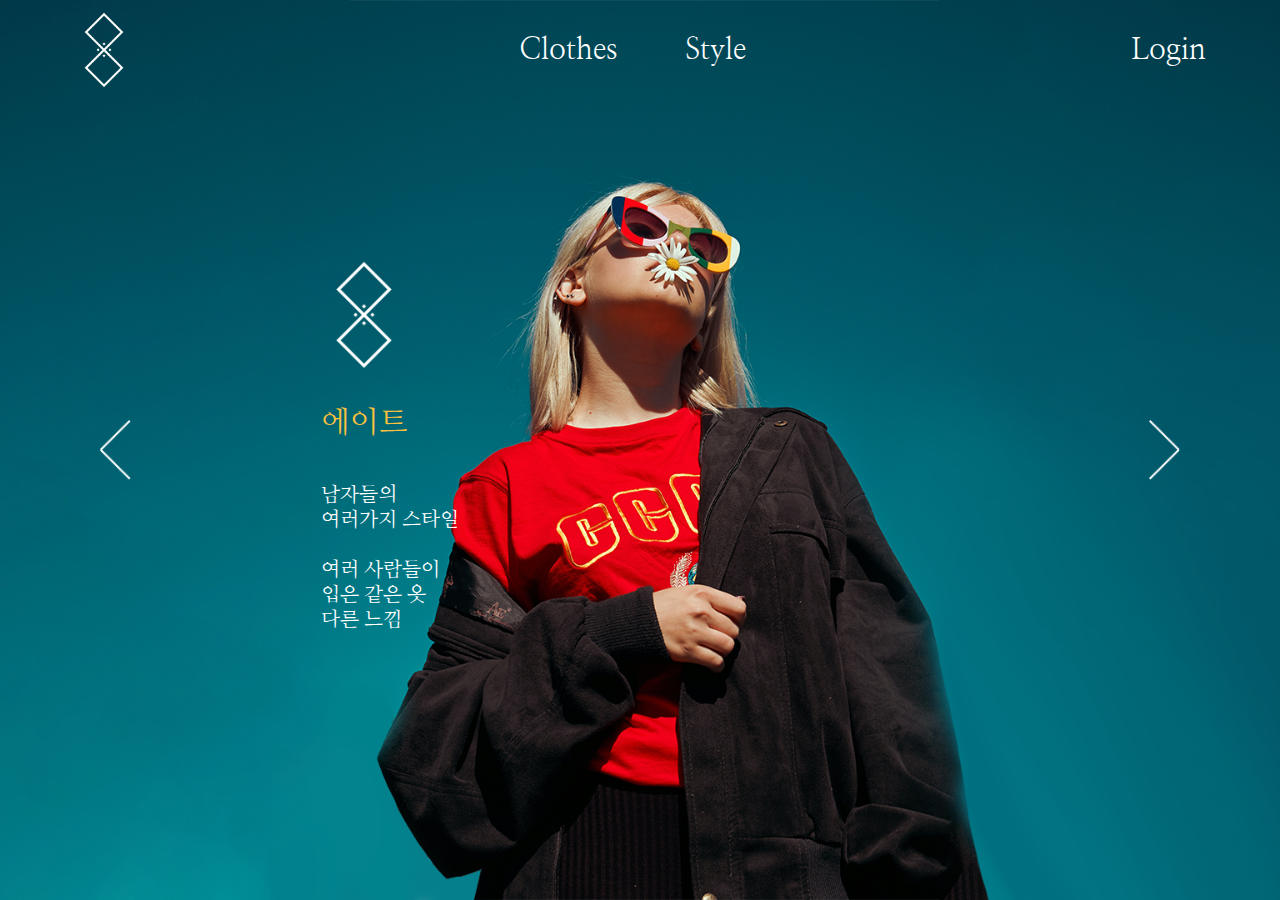
==== index.html @ 0d1b5f24 "login" ====
<!DOCTYPE html>
<html lang="en">
<head>
    <meta charset="UTF-8">
    <meta http-equiv="X-UA-Compatible" content="IE=edge">
    <meta name="viewport" content="width=device-width, initial-scale=1.0">
    <title>에이트</title>
    <link rel="stylesheet" href="index.css">
</head>
<body>
    
    
   <div class = "container">
    <div class="header">
        <div class="logo"></div>
        <div class="nav">
            <ul class = "center">
                <li><a href="clothes.html">Clothes</a></li>
                <li><a href="style.html">Style</a></li>
             </div>
             </ul>
             <div class="right">
             <ul>
                <li><a href="login.html"id ="login">Login</a></li>
         </ul>
     </div>
       
           
       </div>
      <div id = "slideshow">
       <div class="hero">
           <div class="logo2"></div>
           <div class= "eight">에이트</div>
           <span class="text1">
            남자들의<br>
          여러가지 스타일
          <br><br>
          여러 사람들이 <br>
          입은 같은 옷<br>
          다른 느낌
            
          </span>
           
       </div>
       

       <div class="prev"></div>
       <div class="next"></div>
       </div>
   </div>
</body>
</html>
---- index.css ----
@import 
url('https://fonts.googleapis.com/css?family=Nanum+Myeongjo&display=swap');

/* font-family: 'Nanum Myeongjo', serif; */

*{
    margin: 0;
    padding: 0;
    box-sizing: border-box;
}

/* .container{
    width: 100%;
    height: 100vh;
    background: url(image/모델2-1.png);
    background-size: cover;
    background-position: center;
    
} */

.header{
    width:90%;
    height: 100px;
    margin: 0 auto;
    display: flex;
    justify-content: space-between;
    align-items: center;
}
.logo{
    width: 80px;
    height: 80px;
    background: url(image/logo2-1h.png);
    background-position: center;
    background-size: cover;
}
.nav ul li{
    display: inline-block;
    margin: 0 31.5px;
}
.nav ul li a{
    font-family: 'Nanum Myeongjo', serif;
    text-decoration:none;
    color:white;
    font-size : 30px;
    font-weight: lighter;
}
 .nav ul li a:hover{
    color: #9E86DE;
}
 .right ul li{
    display: inline-block;
    margin: 0 10px;
}
 .right ul li a{
    font-family: 'Nanum Myeongjo', serif;
    text-decoration:none;
    color:white;
    font-size : 30px;
    font-weight: 100;
}
.right ul li a:hover{
    color:#9E86DE;
}
.hero{
    position: absolute;
   left:50%;
   top:50%;
   transform: translate(-50%,-50%);
   color:white;
   text-align: left;
   font-family: 'Nanum Myeongjo', serif;
   font-weight: lighter;
   width: 100%;
    height: 100vh;
    background: url(image/model1.png);
    background-size: cover;
    background-position: center;
    z-index: -7;
   
    
   
    
 
} 
.hero .logo2{
    position: absolute;
    left:30%;
    top:35%;
    transform: translate(-50%,-50%);
    width: 114px;
    height: 114px;
    background: url(image/logo2-1h.png);
    background-position: -20px;
    background-size: cover;
    margin-bottom: 30px;
    margin-right: 50px;
   
}
.hero .eight{
    position: absolute;
    left:28.5%;
    top:47%;
    transform: translate(-50%,-50%);
    font-size:30px;
    color:#FDC13D;
    margin-bottom: 30px;
    
}
.hero .text1{
    position: absolute;
    left:30.5%;
    top:62%;
    transform: translate(-50%,-50%);
    font-size: 20px;
}
.prev{
position:absolute;
 z-index:10;
 top:50%;
 transform:translateY(-50%);
 padding:50px;
 cursor:pointer;
left:100px;
background: url('image/hwa.png') center center / 100% no-repeat;
width: 31px;
height: 62px;
padding: 30px 0;

}

.next{
    position:absolute;
     z-index:10;
     top:50%;
     transform:translateY(-50%);
     padding:50px;
     cursor:pointer;
    right:100px;
    background: url('image/hwa_r.png') center center / 100% no-repeat;
    width: 31px;
    height: 62px;
    padding: 30px 0;
}
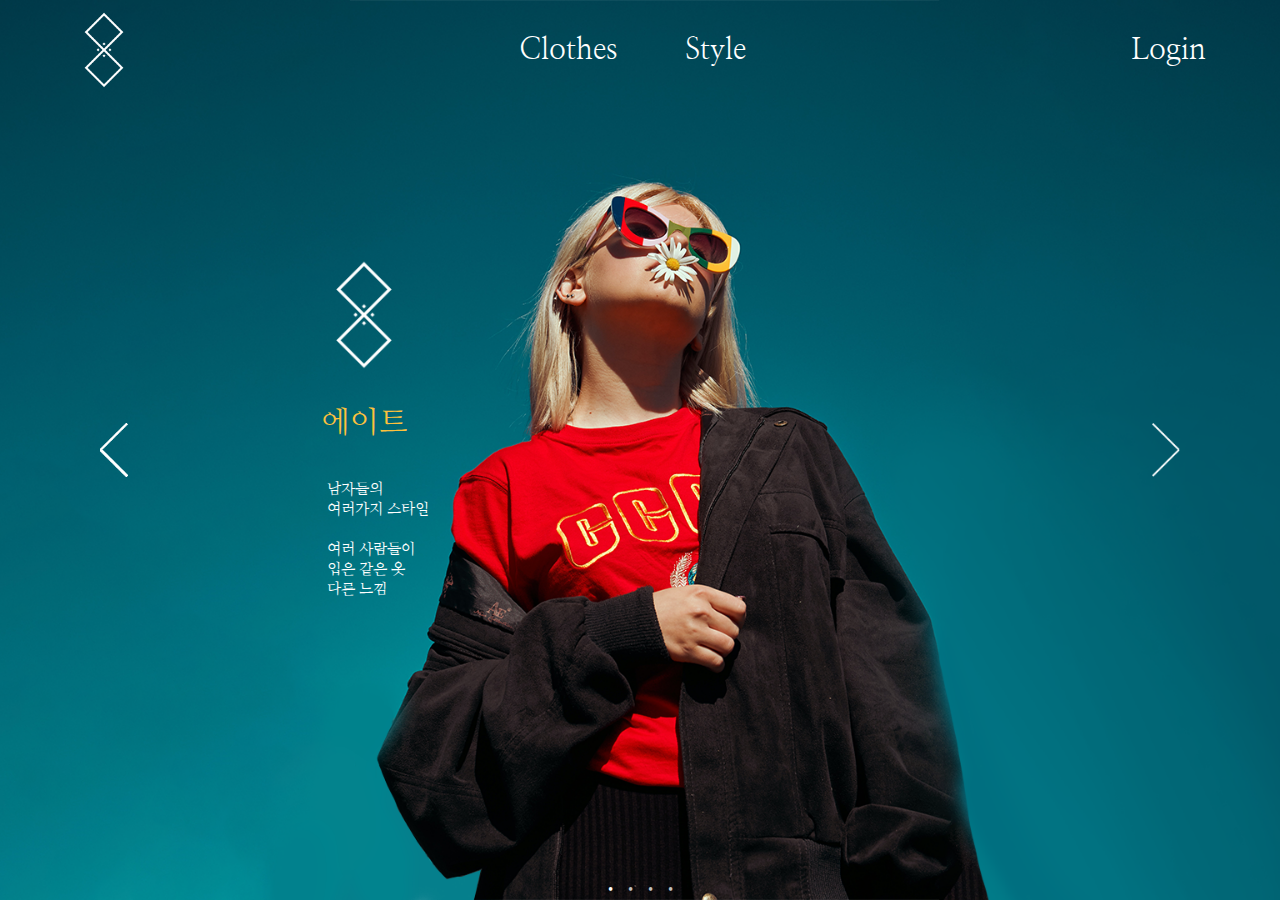
==== commit fdb24268: "01" ====
--- a/index.html
+++ b/index.html
@@ -8,45 +8,77 @@
     <link rel="stylesheet" href="index.css">
 </head>
 <body>
+    <div class = "container">
+        <div class="header">
+            <div class="logo"></div>
+            <div class="nav">
+                <ul class = "center">
+                    <li><a href="clothes.html">Clothes</a></li>
+                    <li><a href="style.html">Style</a></li>
+                 </div>
+                 </ul>
+                 <div class="right">
+                 <ul>
+                    <li><a href="login.html"id ="login">Login</a></li>
+             </ul>
+         </div>
+           
+               
+           </div>
+
+    <div class="slide slide_wrap">
+        <div class="slide_item">
+            <div class="hero">
+                <div class="logo2"></div>
+                <div class= "eight">에이트</div>
+                <span class="text1">
+                 남자들의<br>
+               여러가지 스타일
+               <br><br>
+               여러 사람들이 <br>
+               입은 같은 옷<br>
+               다른 느낌
+                 
+               </span>
+                </div>
+        </div>
+        <div class="slide_item">
+            <div class="hero2">
+               
+                <div class= "clothes">Clothes</div>
+                <div class= "combination">combination</div>
+                <span class="text2">
+                 여러 사람들이 입은<br>
+               같은 옷, 다른느낌
+               </span>
+               <div class = "viewmore"onclick="location.href='clothes.html';">view more</div>
+               <div class = "box"onclick="location.href='clothes.html';"></div>
+               <div class = "hwas"onclick="location.href='clothes.html';"></div>
+                </div>
+        </div>
+        <div class="slide_item">
+            <div class="hero3">
+               
+                <div class= "style">Style</div>
+                <div class= "introduce">5 type</div>
+                <span class="text3">
+                남자들의 스타일<br>
+               소개 및 쇼핑몰 추천
+               </span>
+               <div class = view>
+               <div class = "viewmore2"onclick="location.href='style.html';">view more</div>
+               <div class = "box2"onclick="location.href='style.html';"></div>
+               <div class = "hwas2"onclick="location.href='style.html';"></div>
+            </div>
+                </div>
+        </div>
+        <div class="slide_item"></div>
+        <div class="slide_prev_button slide_button"></div>
+        <div class="slide_next_button slide_button"></div>
+        <ul class="slide_pagination"></ul>
+      </div>
     
-    
-   <div class = "container">
-    <div class="header">
-        <div class="logo"></div>
-        <div class="nav">
-            <ul class = "center">
-                <li><a href="clothes.html">Clothes</a></li>
-                <li><a href="style.html">Style</a></li>
-             </div>
-             </ul>
-             <div class="right">
-             <ul>
-                <li><a href="login.html"id ="login">Login</a></li>
-         </ul>
-     </div>
-       
-           
-       </div>
-      <div id = "slideshow">
-       <div class="hero">
-           <div class="logo2"></div>
-           <div class= "eight">에이트</div>
-           <span class="text1">
-            남자들의<br>
-          여러가지 스타일
-          <br><br>
-          여러 사람들이 <br>
-          입은 같은 옷<br>
-          다른 느낌
-            
-          </span>
-           
-       </div>
-       
-
-       <div class="prev"></div>
-       <div class="next"></div>
-       </div>
-   </div>
+  </div>    
+   <script src="index.js"></script>
 </body>
 </html>--- a/index.css
+++ b/index.css
@@ -2,6 +2,7 @@
 url('https://fonts.googleapis.com/css?family=Nanum+Myeongjo&display=swap');
 
 /* font-family: 'Nanum Myeongjo', serif; */
+
 
 *{
     margin: 0;
@@ -9,112 +10,70 @@
     box-sizing: border-box;
 }
 
-/* .container{
+
+.slide {
+    /* layout */
+    display: flex;
+   
+    /* 컨테이너의 내용물이 컨테이너 크기(width, height)를 넘어설 때 보이지 않도록 하기 위해 hidden을 준다. */
+    overflow: hidden;
+  
+    /* position */
+    /* slide_button의 position absolute가 컨테이너 안쪽에서 top, left, right offset이 적용될 수 있도록 relative를 준다. (기본값이 static인데, static인 경우 그 상위 컨테이너로 나가면서 현재 코드에선 html을 기준으로 offset을 적용시키기 때문) */
+    position: relative;
+
+    position: absolute;
+    left:50%;
+    top:50%;
+    transform: translate(-50%,-50%);
+    color:white;
+    text-align: left;
+    font-family: 'Nanum Myeongjo', serif;
+    font-weight: lighter;
     width: 100%;
-    height: 100vh;
-    background: url(image/모델2-1.png);
-    background-size: cover;
-    background-position: center;
-    
-} */
-
-.header{
-    width:90%;
-    height: 100px;
-    margin: 0 auto;
-    display: flex;
-    justify-content: space-between;
+     height: 100vh;
+     z-index: -7;
+   
+  }
+  .slide_item {
+    /* layout */
+    display: flex;
     align-items: center;
-}
-.logo{
-    width: 80px;
-    height: 80px;
-    background: url(image/logo2-1h.png);
-    background-position: center;
-    background-size: cover;
-}
-.nav ul li{
-    display: inline-block;
-    margin: 0 31.5px;
-}
-.nav ul li a{
-    font-family: 'Nanum Myeongjo', serif;
-    text-decoration:none;
-    color:white;
-    font-size : 30px;
-    font-weight: lighter;
-}
- .nav ul li a:hover{
-    color: #9E86DE;
-}
- .right ul li{
-    display: inline-block;
-    margin: 0 10px;
-}
- .right ul li a{
-    font-family: 'Nanum Myeongjo', serif;
-    text-decoration:none;
-    color:white;
-    font-size : 30px;
-    font-weight: 100;
-}
-.right ul li a:hover{
-    color:#9E86DE;
-}
-.hero{
-    position: absolute;
-   left:50%;
-   top:50%;
-   transform: translate(-50%,-50%);
-   color:white;
-   text-align: left;
-   font-family: 'Nanum Myeongjo', serif;
-   font-weight: lighter;
-   width: 100%;
-    height: 100vh;
-    background: url(image/model1.png);
-    background-size: cover;
-    background-position: center;
-    z-index: -7;
-   
-    
-   
-    
- 
-} 
-.hero .logo2{
-    position: absolute;
-    left:30%;
-    top:35%;
-    transform: translate(-50%,-50%);
-    width: 114px;
-    height: 114px;
-    background: url(image/logo2-1h.png);
-    background-position: -20px;
-    background-size: cover;
-    margin-bottom: 30px;
-    margin-right: 50px;
-   
-}
-.hero .eight{
-    position: absolute;
-    left:28.5%;
-    top:47%;
-    transform: translate(-50%,-50%);
-    font-size:30px;
-    color:#FDC13D;
-    margin-bottom: 30px;
-    
-}
-.hero .text1{
-    position: absolute;
-    left:30.5%;
-    top:62%;
-    transform: translate(-50%,-50%);
-    font-size: 20px;
-}
-.prev{
-position:absolute;
+    justify-content: center;
+  
+    /* position - 버튼 클릭시 left offset값을 적용시키기 위해 */
+    position: relative;
+    left: 0px;
+  
+    /* size */
+    width: 100%;
+    height: 100%;
+    /* flex item의 flex-shrink는 기본값이 1이므로 컨테이너 크기에 맞게 줄어드는데, 슬라이드를 구현할 것이므로 줄어들지 않도록 0을 준다. */
+    flex-shrink: 0;
+  
+    /* transition */
+    transition: left 0.30s;
+  }
+  .slide_button {
+    /* layout */
+    display: flex;
+    justify-content: center;
+    align-items: center;
+  
+    /* position */
+    position: absolute;
+    /* 버튼이 중앙에 위치하게 하기위해 계산 */
+    top: calc(50% - 16px);
+  
+    /* size */
+   
+    /* style */
+  
+    cursor: pointer;
+  }
+  
+  .slide_prev_button {
+    position:absolute;
  z-index:10;
  top:50%;
  transform:translateY(-50%);
@@ -122,13 +81,11 @@
  cursor:pointer;
 left:100px;
 background: url('image/hwa.png') center center / 100% no-repeat;
-width: 31px;
-height: 62px;
+width: 28px;
+height: 59px;
 padding: 30px 0;
-
-}
-
-.next{
+  }
+  .slide_next_button {
     position:absolute;
      z-index:10;
      top:50%;
@@ -137,7 +94,291 @@
      cursor:pointer;
     right:100px;
     background: url('image/hwa_r.png') center center / 100% no-repeat;
-    width: 31px;
-    height: 62px;
+    width: 28px;
+    height: 59px;
     padding: 30px 0;
-}   +  }
+
+
+  
+  /* 각 슬라이드가 변경되는 것을 시각적으로 확인하기 쉽도록 각 슬라이드별 색상 적용 */
+  .slide_item:nth-child(1) {
+    background-image: url('image/model1.png');
+    background-repeat: no-repeat;
+    background-size: cover;
+    background-position: center;
+  }
+  .slide_item:nth-child(2) {
+    background-image: url('image/model2.png');
+    background-repeat: no-repeat;
+    background-size: cover;
+    background-position: center;
+    
+  }
+  .slide_item:nth-child(3) {
+    background-image: url('image/model3.png');
+    background-repeat: no-repeat;
+    background-size: cover;
+    background-position: center;
+  }
+  .slide_item:nth-child(4) {
+    background-image: url('image/012.png');
+    background-repeat: no-repeat;
+    background-size: cover;
+    background-position: center;
+  }
+  /* 페이지네이션 스타일 */
+  ul,
+  li {
+    list-style-type: none;
+    padding: 0;
+    margin: 0;
+  }
+  .slide_pagination {
+    /* layout */
+    display: flex;
+    gap: 5px;
+  
+    /* position */
+    position: absolute;
+    bottom: 0;
+    /* left:50%, translateX(-50%)를 하면 가로 가운데로 위치시킬 수 있다. */
+    left: 50%;
+    transform: translateX(-50%);
+  }
+  .slide_pagination > li {
+    /* 현재 슬라이드가 아닌 것은 투명도 부여 */
+    color: #c0c0c0;
+    cursor: pointer;
+    
+  }
+  .slide_pagination > li.active {
+    /* 현재 슬라이드 색상은 투명도 없이 */
+    color: white;
+  }
+
+
+.header{
+    width:90%;
+    height: 100px;
+    margin: 0 auto;
+    display: flex;
+    justify-content: space-between;
+    align-items: center;
+}
+.logo{
+    width: 80px;
+    height: 80px;
+    background: url(image/logo2-1h.png);
+    background-position: center;
+    background-size: cover;
+}
+.nav ul li{
+    display: inline-block;
+    margin: 0 31.5px;
+}
+.nav ul li a{
+    font-family: 'Nanum Myeongjo', serif;
+    text-decoration:none;
+    color:white;
+    font-size : 30px;
+    font-weight: lighter;
+}
+ .nav ul li a:hover{
+    color: #9E86DE;
+}
+ .right ul li{
+    display: inline-block;
+    margin: 0 10px;
+}
+ .right ul li a{
+    font-family: 'Nanum Myeongjo', serif;
+    text-decoration:none;
+    color:white;
+    font-size : 30px;
+    font-weight: 100;
+}
+.right ul li a:hover{
+    color:#9E86DE;
+}
+
+  .hero{
+    color:white;
+    text-align: left;
+    font-family: 'Nanum Myeongjo', serif;
+    font-weight: lighter;
+  }
+
+  .hero .logo2{
+    position: absolute;
+    left:30%;
+    top:35%;
+    transform: translate(-50%,-50%);
+    width: 114px;
+    height: 114px;
+    background: url(image/logo2-1h.png);
+    background-position: -20px;
+    background-size: cover;
+    margin-bottom: 30px;
+    margin-right: 50px;
+   
+}
+.hero .eight{
+    position: absolute;
+    left:28.5%;
+    top:47%;
+    transform: translate(-50%,-50%);
+    font-size:30px;
+    color:#FDC13D;
+    margin-bottom: 30px;
+    
+}
+.hero .text1{
+    position: absolute;
+    left:29.5%;
+    top:60%;
+    transform: translate(-50%,-50%);
+    font-size: 15px;
+    line-height : 20px;
+}
+
+
+.hero2 .clothes{
+    position: absolute;
+    left:28.8%;
+    top:40%;
+    transform: translate(-50%,-50%);
+    font-size:35px;
+    color:#FDC13D;
+    margin-bottom: 30px;
+    
+}
+.hero2 .combination{
+    position: absolute;
+    left:29.1%;
+    top:45%;
+    transform: translate(-50%,-50%);
+    font-size: 22px;
+}
+
+
+.hero2 .text2{
+    position: absolute;
+    left:29.2%;
+    top:53%;
+    transform: translate(-50%,-50%);
+    font-size: 15px;
+    line-height : 22px;
+}
+
+.hero2 .viewmore{
+    position: absolute;
+    left:28.2%;
+    top:63%;
+    transform: translate(-50%,-50%);
+    font-size: 15px;
+    cursor:pointer;
+    
+
+
+}
+
+.hero2 .hwas{
+    position: absolute;
+    left:31.5%;
+    top:63.2%;
+    transform: translate(-50%,-50%);
+    width: 8px;
+    height: 11px;
+    background: url(image/hwa_r.png);
+    background-repeat: no-repeat;
+    background-size: cover;
+    background-position: center;
+    margin-bottom: 30px;
+    margin-right: 50px;
+    cursor:pointer;
+   
+}
+
+
+.hero2 .box{
+    position: absolute;
+    left:29%;
+    top:63.1%;
+    transform: translate(-50%,-50%);
+    font-size: 20px;
+    cursor:pointer;
+    
+
+border:0.5px solid white; padding:13px 55px;
+}
+
+
+.hero3 .style{
+    position: absolute;
+    left:28.8%;
+    top:40%;
+    transform: translate(-50%,-50%);
+    font-size:35px;
+    color:#FDC13D;
+    margin-bottom: 30px;
+    
+}
+.hero3 .introduce{
+    position: absolute;
+    left:28%;
+    top:45%;
+    transform: translate(-50%,-50%);
+    font-size: 20px;
+}
+
+
+.hero3 .text3{
+    position: absolute;
+    left:30.5%;
+    top:53%;
+    transform: translate(-50%,-50%);
+    font-size: 15px;
+    line-height : 22px;
+}
+
+.hero3 .viewmore2{
+    position: absolute;
+    left:29.5%;
+    top:63%;
+    transform: translate(-50%,-50%);
+    font-size: 15px;
+    cursor:pointer;
+
+}
+
+.hero3 .hwas2{
+    position: absolute;
+    left:32.5%;
+    top:63.2%;
+    transform: translate(-50%,-50%);
+    width: 8px;
+    height: 11px;
+    background: url(image/hwa_r.png);
+    background-repeat: no-repeat;
+    background-size: cover;
+    background-position: center;
+    margin-bottom: 30px;
+    margin-right: 50px;
+    cursor:pointer;
+   
+}
+
+
+.hero3 .box2{
+    position: absolute;
+    left:30%;
+    top:63.1%;
+    transform: translate(-50%,-50%);
+    font-size: 20px;
+    cursor:pointer;
+    
+
+border:0.5px solid white; padding:13px 55px;
+}
+
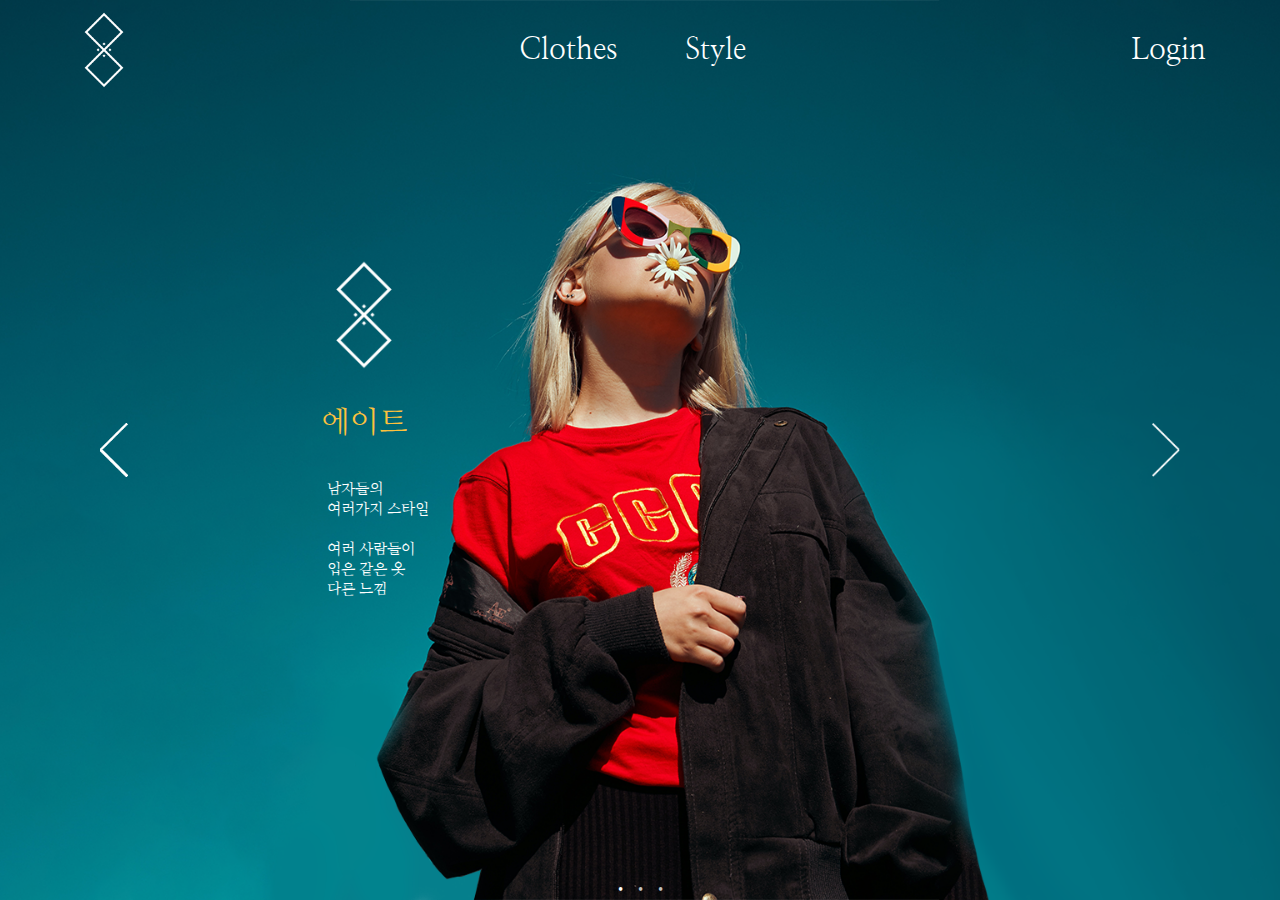
==== commit 443ca248: "1" ====
--- a/index.html
+++ b/index.html
@@ -72,7 +72,7 @@
             </div>
                 </div>
         </div>
-        <div class="slide_item"></div>
+       
         <div class="slide_prev_button slide_button"></div>
         <div class="slide_next_button slide_button"></div>
         <ul class="slide_pagination"></ul>
